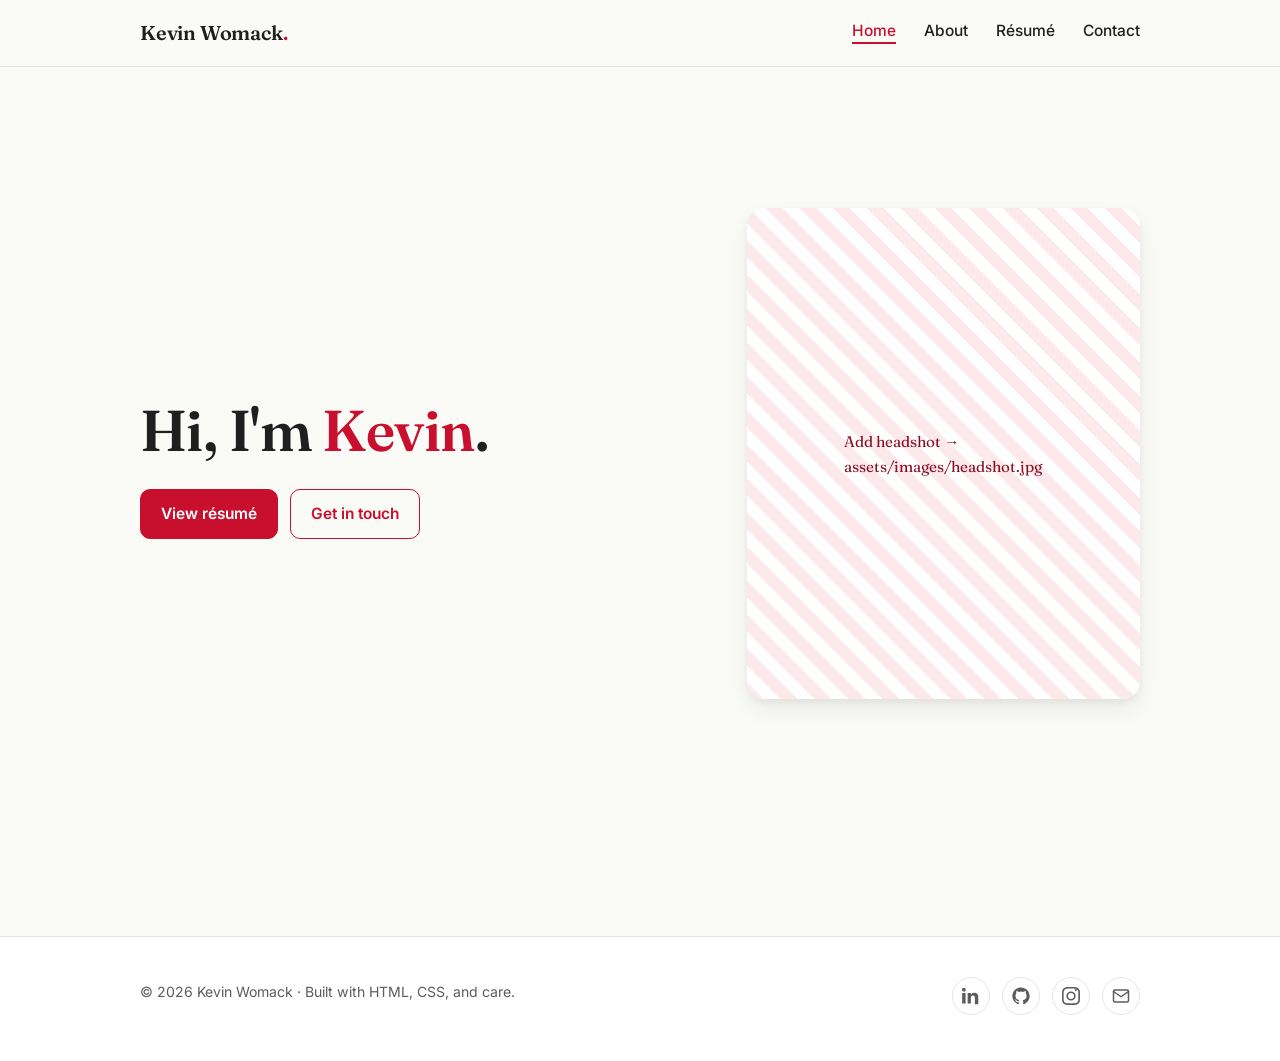
==== index.html @ 79be718e "Scaffold initial site: Home, About, Résumé, Contact, 404 Plain HTML/CSS/JS for kevinmwomack.github.i" ====
<!DOCTYPE html>
<html lang="en">
<head>
  <meta charset="UTF-8" />
  <meta name="viewport" content="width=device-width, initial-scale=1" />
  <title>Kevin Womack</title>
  <meta name="description" content="<!-- TODO: short site-wide description for search engines and link previews -->" />

  <!-- Open Graph / social previews -->
  <meta property="og:title" content="Kevin Womack" />
  <meta property="og:description" content="<!-- TODO: same description as above -->" />
  <meta property="og:type" content="website" />
  <meta property="og:url" content="https://kevinmwomack.github.io/" />
  <!-- <meta property="og:image" content="https://kevinmwomack.github.io/assets/images/og-card.png" /> -->

  <link rel="icon" href="assets/icons/favicon.svg" type="image/svg+xml" />
  <link rel="preconnect" href="https://fonts.googleapis.com" />
  <link rel="preconnect" href="https://fonts.gstatic.com" crossorigin />
  <link
    rel="stylesheet"
    href="https://fonts.googleapis.com/css2?family=Fraunces:opsz,wght@9..144,500;9..144,600&family=Inter:wght@400;500;600&display=swap"
  />
  <link rel="stylesheet" href="css/styles.css" />
</head>
<body>
  <a class="skip-link" href="#main">Skip to content</a>

  <!-- ========== Header / nav (shared across pages) ========== -->
  <header class="site-header">
    <div class="container nav">
      <a class="nav__brand" href="index.html">
        Kevin Womack<span class="dot">.</span>
      </a>

      <button
        class="nav__toggle"
        type="button"
        aria-label="Open menu"
        aria-controls="primary-nav"
        aria-expanded="false"
      >
        <svg viewBox="0 0 24 24" fill="none" stroke="currentColor" stroke-width="2"
             stroke-linecap="round" stroke-linejoin="round" aria-hidden="true">
          <line x1="3" y1="6" x2="21" y2="6"></line>
          <line x1="3" y1="12" x2="21" y2="12"></line>
          <line x1="3" y1="18" x2="21" y2="18"></line>
        </svg>
      </button>

      <ul class="nav__list" id="primary-nav">
        <li><a class="nav__link" href="index.html" aria-current="page">Home</a></li>
        <li><a class="nav__link" href="about.html">About</a></li>
        <li><a class="nav__link" href="resume.html">Résumé</a></li>
        <li><a class="nav__link" href="contact.html">Contact</a></li>
      </ul>
    </div>
  </header>

  <!-- ========== Main ========== -->
  <main id="main" class="container">

    <section class="hero" aria-labelledby="hero-heading">
      <div class="hero__content">
        <span class="eyebrow"><!-- TODO: short tagline, e.g. "Khan Academy · Educator" --></span>
        <h1 id="hero-heading" class="hero__headline">
          <!-- TODO: replace with your one-line headline. Wrap one or two
               key words in <span class="accent"> to highlight in red. -->
          Hi, I'm <span class="accent">Kevin</span>.
        </h1>
        <p class="hero__intro">
          <!-- TODO: 2-3 sentence intro paragraph. Conversational tone —
               who you are, what you do, and what brings you here. -->
        </p>

        <div class="hero__cta">
          <a class="btn" href="resume.html">View résumé</a>
          <a class="btn btn--ghost" href="contact.html">Get in touch</a>
        </div>
      </div>

      <div class="hero__media">
        <!-- TODO: drop a headshot at assets/images/headshot.jpg and
             swap the <div> below for an <img> tag, e.g.
             <img class="hero__photo" src="assets/images/headshot.jpg"
                  alt="Portrait of Kevin Womack" />
        -->
        <div class="hero__photo" data-placeholder aria-hidden="true">
          Add headshot →<br />assets/images/headshot.jpg
        </div>
      </div>
    </section>

  </main>

  <!-- ========== Footer (shared across pages) ========== -->
  <footer class="site-footer">
    <div class="container footer-inner">
      <p class="footer-meta">
        © <span id="year">2026</span> Kevin Womack ·
        Built with HTML, CSS, and care.
      </p>

      <ul class="social-list" aria-label="Social links">
        <li>
          <a href="https://www.linkedin.com/in/<!-- TODO: linkedin username -->/"
             aria-label="LinkedIn" target="_blank" rel="noopener">
            <svg viewBox="0 0 24 24" fill="currentColor" aria-hidden="true">
              <path d="M4.98 3.5C4.98 4.88 3.87 6 2.5 6S0 4.88 0 3.5 1.12 1 2.5 1s2.48 1.12 2.48 2.5zM.22 8h4.56v14H.22V8zM7.5 8h4.37v1.92h.06c.61-1.15 2.1-2.36 4.32-2.36 4.62 0 5.47 3.04 5.47 7v8.44h-4.56v-7.49c0-1.79-.03-4.09-2.49-4.09-2.49 0-2.87 1.95-2.87 3.96V22H7.5V8z"/>
            </svg>
          </a>
        </li>
        <li>
          <a href="https://github.com/kevinmwomack"
             aria-label="GitHub" target="_blank" rel="noopener">
            <svg viewBox="0 0 24 24" fill="currentColor" aria-hidden="true">
              <path d="M12 .5C5.65.5.5 5.65.5 12c0 5.08 3.29 9.39 7.86 10.91.58.11.79-.25.79-.56v-2c-3.2.7-3.87-1.36-3.87-1.36-.52-1.32-1.27-1.67-1.27-1.67-1.04-.71.08-.7.08-.7 1.15.08 1.76 1.18 1.76 1.18 1.02 1.76 2.69 1.25 3.34.96.1-.74.4-1.25.72-1.54-2.55-.29-5.24-1.28-5.24-5.7 0-1.26.45-2.29 1.18-3.1-.12-.29-.51-1.46.11-3.05 0 0 .97-.31 3.18 1.18a11 11 0 015.79 0c2.21-1.49 3.18-1.18 3.18-1.18.62 1.59.23 2.76.11 3.05.74.81 1.18 1.84 1.18 3.1 0 4.43-2.69 5.41-5.25 5.69.41.36.78 1.06.78 2.14v3.17c0 .31.21.68.8.56C20.21 21.39 23.5 17.07 23.5 12 23.5 5.65 18.35.5 12 .5z"/>
            </svg>
          </a>
        </li>
        <li>
          <a href="https://www.instagram.com/kevinmwomack/"
             aria-label="Instagram" target="_blank" rel="noopener">
            <svg viewBox="0 0 24 24" fill="currentColor" aria-hidden="true">
              <path d="M12 2.16c3.2 0 3.58.01 4.85.07 1.17.05 1.8.25 2.23.41.56.22.96.48 1.38.9.42.42.68.82.9 1.38.16.42.36 1.06.41 2.23.06 1.27.07 1.65.07 4.85s-.01 3.58-.07 4.85c-.05 1.17-.25 1.8-.41 2.23-.22.56-.48.96-.9 1.38-.42.42-.82.68-1.38.9-.42.16-1.06.36-2.23.41-1.27.06-1.65.07-4.85.07s-3.58-.01-4.85-.07c-1.17-.05-1.8-.25-2.23-.41a3.7 3.7 0 01-1.38-.9 3.7 3.7 0 01-.9-1.38c-.16-.42-.36-1.06-.41-2.23C2.17 15.58 2.16 15.2 2.16 12s.01-3.58.07-4.85c.05-1.17.25-1.8.41-2.23.22-.56.48-.96.9-1.38.42-.42.82-.68 1.38-.9.42-.16 1.06-.36 2.23-.41C8.42 2.17 8.8 2.16 12 2.16zM12 0C8.74 0 8.33.01 7.05.07 5.78.13 4.9.34 4.14.63a5.86 5.86 0 00-2.13 1.38A5.86 5.86 0 00.63 4.14C.34 4.9.13 5.78.07 7.05.01 8.33 0 8.74 0 12c0 3.26.01 3.67.07 4.95.06 1.27.27 2.15.56 2.91.3.79.7 1.46 1.38 2.13.67.68 1.34 1.08 2.13 1.38.76.29 1.64.5 2.91.56C8.33 23.99 8.74 24 12 24s3.67-.01 4.95-.07c1.27-.06 2.15-.27 2.91-.56.79-.3 1.46-.7 2.13-1.38.68-.67 1.08-1.34 1.38-2.13.29-.76.5-1.64.56-2.91.06-1.28.07-1.69.07-4.95s-.01-3.67-.07-4.95c-.06-1.27-.27-2.15-.56-2.91a5.86 5.86 0 00-1.38-2.13A5.86 5.86 0 0019.86.63C19.1.34 18.22.13 16.95.07 15.67.01 15.26 0 12 0zm0 5.84a6.16 6.16 0 100 12.32 6.16 6.16 0 000-12.32zm0 10.16a4 4 0 110-8 4 4 0 010 8zm6.41-10.41a1.44 1.44 0 100-2.88 1.44 1.44 0 000 2.88z"/>
            </svg>
          </a>
        </li>
        <li>
          <a href="mailto:kevinwomack@outlook.com" aria-label="Email">
            <svg viewBox="0 0 24 24" fill="none" stroke="currentColor"
                 stroke-width="2" stroke-linecap="round" stroke-linejoin="round"
                 aria-hidden="true">
              <rect x="2" y="4" width="20" height="16" rx="2"></rect>
              <path d="M22 6 12 13 2 6"></path>
            </svg>
          </a>
        </li>
      </ul>
    </div>
  </footer>

  <script src="js/main.js" defer></script>
</body>
</html>
---- css/styles.css ----
/* =========================================================
   kevinmwomack.github.io — shared stylesheet
   Single stylesheet for every page. Warm & personable
   professional look with a red accent system.
   ========================================================= */


/* ---------- 1. Design tokens ---------- */

:root {
  /* Brand red — primary accent */
  --color-red:        #C8102E;
  --color-red-dark:   #8B0F22;
  --color-red-soft:   #FBE9EC;

  /* Neutrals */
  --color-bg:         #FAFAF7;   /* warm off-white */
  --color-surface:    #FFFFFF;
  --color-text:       #1F1F1F;
  --color-text-muted: #5C5C5C;
  --color-border:     #E5E5E0;

  /* Type */
  --font-serif:  "Fraunces", Georgia, "Times New Roman", serif;
  --font-sans:   "Inter", system-ui, -apple-system, "Segoe UI", Roboto,
                 "Helvetica Neue", Arial, sans-serif;

  /* Layout */
  --max-width:        1080px;
  --gutter:           clamp(1rem, 4vw, 2.5rem);
  --section-spacing:  clamp(3rem, 8vw, 6rem);
  --radius:           10px;
  --radius-lg:        18px;

  /* Effects */
  --shadow-sm:  0 1px 2px rgba(0,0,0,0.04), 0 1px 3px rgba(0,0,0,0.06);
  --shadow-md:  0 4px 8px rgba(0,0,0,0.05), 0 12px 24px rgba(0,0,0,0.06);
  --transition: 180ms ease;
}


/* ---------- 2. Reset / base ---------- */

*, *::before, *::after { box-sizing: border-box; }

html { scroll-behavior: smooth; }

body {
  margin: 0;
  font-family: var(--font-sans);
  font-size: 1.0625rem;     /* 17px */
  line-height: 1.65;
  color: var(--color-text);
  background: var(--color-bg);
  -webkit-font-smoothing: antialiased;
  text-rendering: optimizeLegibility;
}

img, svg { max-width: 100%; height: auto; display: block; }

a {
  color: var(--color-red);
  text-decoration: none;
  border-bottom: 1px solid transparent;
  transition: color var(--transition), border-color var(--transition);
}
a:hover, a:focus-visible {
  color: var(--color-red-dark);
  border-bottom-color: currentColor;
}

:focus-visible {
  outline: 2px solid var(--color-red);
  outline-offset: 3px;
  border-radius: 2px;
}

h1, h2, h3, h4 {
  font-family: var(--font-serif);
  font-weight: 600;
  line-height: 1.2;
  letter-spacing: -0.01em;
  margin: 0 0 0.6em;
}
h1 { font-size: clamp(2.25rem, 5vw, 3.25rem); }
h2 { font-size: clamp(1.6rem, 3vw, 2.1rem); }
h3 { font-size: 1.25rem; font-family: var(--font-sans); font-weight: 600; }

p { margin: 0 0 1.1em; }
ul, ol { padding-left: 1.25rem; }
li { margin-bottom: 0.35em; }

hr {
  border: 0;
  border-top: 1px solid var(--color-border);
  margin: var(--section-spacing) 0;
}

.eyebrow {
  display: inline-block;
  font-size: 0.78rem;
  font-weight: 600;
  letter-spacing: 0.12em;
  text-transform: uppercase;
  color: var(--color-red);
  margin-bottom: 0.75rem;
}


/* ---------- 3. Layout primitives ---------- */

.container {
  width: 100%;
  max-width: var(--max-width);
  margin-inline: auto;
  padding-inline: var(--gutter);
}

main { padding-block: clamp(2.5rem, 6vw, 5rem); }

section + section { margin-top: var(--section-spacing); }

.skip-link {
  position: absolute;
  left: -9999px;
  top: 0;
  background: var(--color-red);
  color: #fff;
  padding: 0.6rem 1rem;
  z-index: 100;
}
.skip-link:focus { left: 1rem; top: 1rem; }


/* ---------- 4. Header / nav ---------- */

.site-header {
  position: sticky;
  top: 0;
  z-index: 50;
  background: rgba(250, 250, 247, 0.85);
  backdrop-filter: saturate(140%) blur(10px);
  border-bottom: 1px solid var(--color-border);
}

.nav {
  display: flex;
  align-items: center;
  justify-content: space-between;
  gap: 1rem;
  padding-block: 1rem;
}

.nav__brand {
  font-family: var(--font-serif);
  font-size: 1.25rem;
  font-weight: 600;
  color: var(--color-text);
  border-bottom: none;
  letter-spacing: -0.01em;
}
.nav__brand:hover { color: var(--color-red); }
.nav__brand .dot { color: var(--color-red); }

.nav__toggle {
  display: none;
  background: none;
  border: 0;
  padding: 0.5rem;
  cursor: pointer;
  color: var(--color-text);
}
.nav__toggle svg { width: 28px; height: 28px; }

.nav__list {
  list-style: none;
  display: flex;
  gap: 1.75rem;
  margin: 0;
  padding: 0;
}

.nav__link {
  font-weight: 500;
  font-size: 0.97rem;
  color: var(--color-text);
  border-bottom: 2px solid transparent;
  padding-bottom: 2px;
}
.nav__link:hover,
.nav__link[aria-current="page"] {
  color: var(--color-red);
  border-bottom-color: var(--color-red);
}

@media (max-width: 720px) {
  .nav__toggle { display: inline-flex; }
  .nav__list {
    position: absolute;
    top: 100%;
    left: 0;
    right: 0;
    flex-direction: column;
    gap: 0;
    background: var(--color-surface);
    border-bottom: 1px solid var(--color-border);
    padding: 0.5rem 0;
    transform: translateY(-8px);
    opacity: 0;
    visibility: hidden;
    transition: transform var(--transition), opacity var(--transition),
                visibility var(--transition);
  }
  .nav__list.is-open {
    transform: translateY(0);
    opacity: 1;
    visibility: visible;
  }
  .nav__list li { width: 100%; }
  .nav__link {
    display: block;
    padding: 0.85rem var(--gutter);
    border-bottom: 1px solid var(--color-border);
  }
  .nav__link:last-child { border-bottom: 0; }
}


/* ---------- 5. Hero (Home page) ---------- */

.hero {
  display: grid;
  gap: clamp(2rem, 5vw, 3.5rem);
  grid-template-columns: 1fr;
  align-items: center;
  padding-block: clamp(2.5rem, 6vw, 4rem);
}

@media (min-width: 760px) {
  .hero { grid-template-columns: 1.4fr 1fr; }
  .hero__media { order: 2; }
}

.hero__headline {
  font-size: clamp(2.4rem, 5.5vw, 3.6rem);
  margin-bottom: 1rem;
}
.hero__headline .accent { color: var(--color-red); }

.hero__intro {
  font-size: 1.15rem;
  color: var(--color-text-muted);
  max-width: 56ch;
}

.hero__cta {
  display: flex;
  flex-wrap: wrap;
  gap: 0.75rem;
  margin-top: 1.5rem;
}

.hero__photo {
  border-radius: var(--radius-lg);
  aspect-ratio: 4 / 5;
  object-fit: cover;
  box-shadow: var(--shadow-md);
  background: var(--color-red-soft);
}

/* placeholder pattern when no image yet */
.hero__photo[data-placeholder] {
  display: grid;
  place-items: center;
  font-family: var(--font-serif);
  color: var(--color-red-dark);
  font-size: 0.95rem;
  background:
    repeating-linear-gradient(
      45deg,
      var(--color-red-soft) 0 12px,
      #fff 12px 24px
    );
}


/* ---------- 6. Buttons ---------- */

.btn {
  display: inline-flex;
  align-items: center;
  gap: 0.5rem;
  padding: 0.7rem 1.25rem;
  border-radius: var(--radius);
  font-weight: 600;
  font-size: 0.97rem;
  border: 1.5px solid var(--color-red);
  background: var(--color-red);
  color: #fff;
  cursor: pointer;
  transition: background var(--transition), color var(--transition),
              transform var(--transition);
}
.btn:hover, .btn:focus-visible {
  background: var(--color-red-dark);
  border-color: var(--color-red-dark);
  color: #fff;
  transform: translateY(-1px);
}

.btn--ghost {
  background: transparent;
  color: var(--color-red);
}
.btn--ghost:hover, .btn--ghost:focus-visible {
  background: var(--color-red);
  color: #fff;
}


/* ---------- 7. Page header (interior pages) ---------- */

.page-header {
  padding-block: clamp(2rem, 5vw, 3.5rem) clamp(1.25rem, 3vw, 2rem);
  border-bottom: 1px solid var(--color-border);
}
.page-header h1 { margin-bottom: 0.4rem; }
.page-header p {
  color: var(--color-text-muted);
  max-width: 60ch;
  margin: 0;
}


/* ---------- 8. About page ---------- */

.about-grid {
  display: grid;
  gap: clamp(2rem, 5vw, 3rem);
  grid-template-columns: 1fr;
}
@media (min-width: 760px) {
  .about-grid { grid-template-columns: 1fr 2fr; align-items: start; }
}

.about-aside {
  position: sticky;
  top: 6rem;
  background: var(--color-surface);
  border: 1px solid var(--color-border);
  border-radius: var(--radius);
  padding: 1.5rem;
}
.about-aside h3 {
  margin-top: 0;
  font-size: 0.85rem;
  text-transform: uppercase;
  letter-spacing: 0.1em;
  color: var(--color-red);
}
.about-aside ul {
  list-style: none;
  padding: 0;
  margin: 0;
}
.about-aside li {
  padding: 0.4rem 0;
  border-bottom: 1px solid var(--color-border);
  font-size: 0.95rem;
}
.about-aside li:last-child { border-bottom: 0; }


/* ---------- 9. Résumé page ---------- */

.resume-actions {
  display: flex;
  flex-wrap: wrap;
  gap: 0.75rem;
  margin-top: 1.25rem;
}

.resume-section {
  margin-top: var(--section-spacing);
}

.resume-entry {
  display: grid;
  gap: 0.35rem 1.5rem;
  padding: 1.4rem 0;
  border-top: 1px solid var(--color-border);
}
.resume-entry:first-of-type { border-top: 0; padding-top: 0; }

@media (min-width: 720px) {
  .resume-entry {
    grid-template-columns: 9rem 1fr;
  }
}

.resume-entry__when {
  color: var(--color-text-muted);
  font-size: 0.92rem;
  font-variant-numeric: tabular-nums;
  padding-top: 0.15rem;
}
.resume-entry__title {
  font-family: var(--font-serif);
  font-weight: 600;
  font-size: 1.15rem;
  margin: 0 0 0.15rem;
}
.resume-entry__org {
  color: var(--color-red);
  font-weight: 500;
  font-size: 0.95rem;
  margin: 0 0 0.5rem;
}
.resume-entry__body { margin: 0; color: var(--color-text-muted); }
.resume-entry__body ul { margin: 0.4rem 0 0; padding-left: 1.1rem; }
.resume-entry__body li { color: var(--color-text-muted); }

.skill-cloud {
  display: flex;
  flex-wrap: wrap;
  gap: 0.5rem;
  list-style: none;
  padding: 0;
  margin: 0;
}
.skill-cloud li {
  background: var(--color-red-soft);
  color: var(--color-red-dark);
  border-radius: 999px;
  padding: 0.35rem 0.85rem;
  font-size: 0.88rem;
  font-weight: 500;
  margin: 0;
}


/* ---------- 10. Contact page ---------- */

.contact-grid {
  display: grid;
  gap: 1rem;
  grid-template-columns: 1fr;
  margin-top: 2rem;
}
@media (min-width: 600px) { .contact-grid { grid-template-columns: 1fr 1fr; } }

.contact-card {
  display: flex;
  align-items: center;
  gap: 1rem;
  padding: 1.25rem 1.4rem;
  background: var(--color-surface);
  border: 1px solid var(--color-border);
  border-radius: var(--radius);
  border-bottom: none;
  color: var(--color-text);
  transition: border-color var(--transition), transform var(--transition),
              box-shadow var(--transition);
}
.contact-card:hover, .contact-card:focus-visible {
  border-color: var(--color-red);
  transform: translateY(-2px);
  box-shadow: var(--shadow-sm);
  color: var(--color-text);
}
.contact-card__icon {
  width: 38px; height: 38px;
  display: grid; place-items: center;
  background: var(--color-red-soft);
  color: var(--color-red);
  border-radius: 50%;
  flex-shrink: 0;
}
.contact-card__icon svg { width: 20px; height: 20px; }
.contact-card__label {
  font-size: 0.78rem;
  text-transform: uppercase;
  letter-spacing: 0.08em;
  color: var(--color-text-muted);
  margin-bottom: 2px;
}
.contact-card__value { font-weight: 600; }


/* ---------- 11. Footer ---------- */

.site-footer {
  margin-top: var(--section-spacing);
  padding-block: 2.5rem;
  border-top: 1px solid var(--color-border);
  background: var(--color-surface);
}

.footer-inner {
  display: flex;
  flex-direction: column;
  gap: 1rem;
  align-items: center;
  text-align: center;
}
@media (min-width: 600px) {
  .footer-inner {
    flex-direction: row;
    justify-content: space-between;
    text-align: left;
  }
}

.footer-meta {
  font-size: 0.88rem;
  color: var(--color-text-muted);
}

.social-list {
  list-style: none;
  display: flex;
  gap: 0.75rem;
  padding: 0; margin: 0;
}
.social-list a {
  display: grid;
  place-items: center;
  width: 38px; height: 38px;
  border-radius: 50%;
  background: transparent;
  color: var(--color-text-muted);
  border: 1px solid var(--color-border);
  transition: color var(--transition), background var(--transition),
              border-color var(--transition);
}
.social-list a:hover, .social-list a:focus-visible {
  color: #fff;
  background: var(--color-red);
  border-color: var(--color-red);
}
.social-list svg { width: 18px; height: 18px; }


/* ---------- 12. 404 page ---------- */

.notfound {
  text-align: center;
  padding-block: clamp(3rem, 10vw, 6rem);
}
.notfound__code {
  font-family: var(--font-serif);
  font-size: clamp(5rem, 16vw, 9rem);
  color: var(--color-red);
  margin: 0;
  line-height: 1;
}
.notfound__msg { font-size: 1.15rem; color: var(--color-text-muted); }


/* ---------- 13. Utility ---------- */

.text-muted { color: var(--color-text-muted); }
.center      { text-align: center; }
.sr-only {
  position: absolute;
  width: 1px; height: 1px;
  padding: 0; margin: -1px;
  overflow: hidden;
  clip: rect(0, 0, 0, 0);
  white-space: nowrap;
  border: 0;
}

@media (prefers-reduced-motion: reduce) {
  *, *::before, *::after {
    transition: none !important;
    animation: none !important;
    scroll-behavior: auto !important;
  }
}
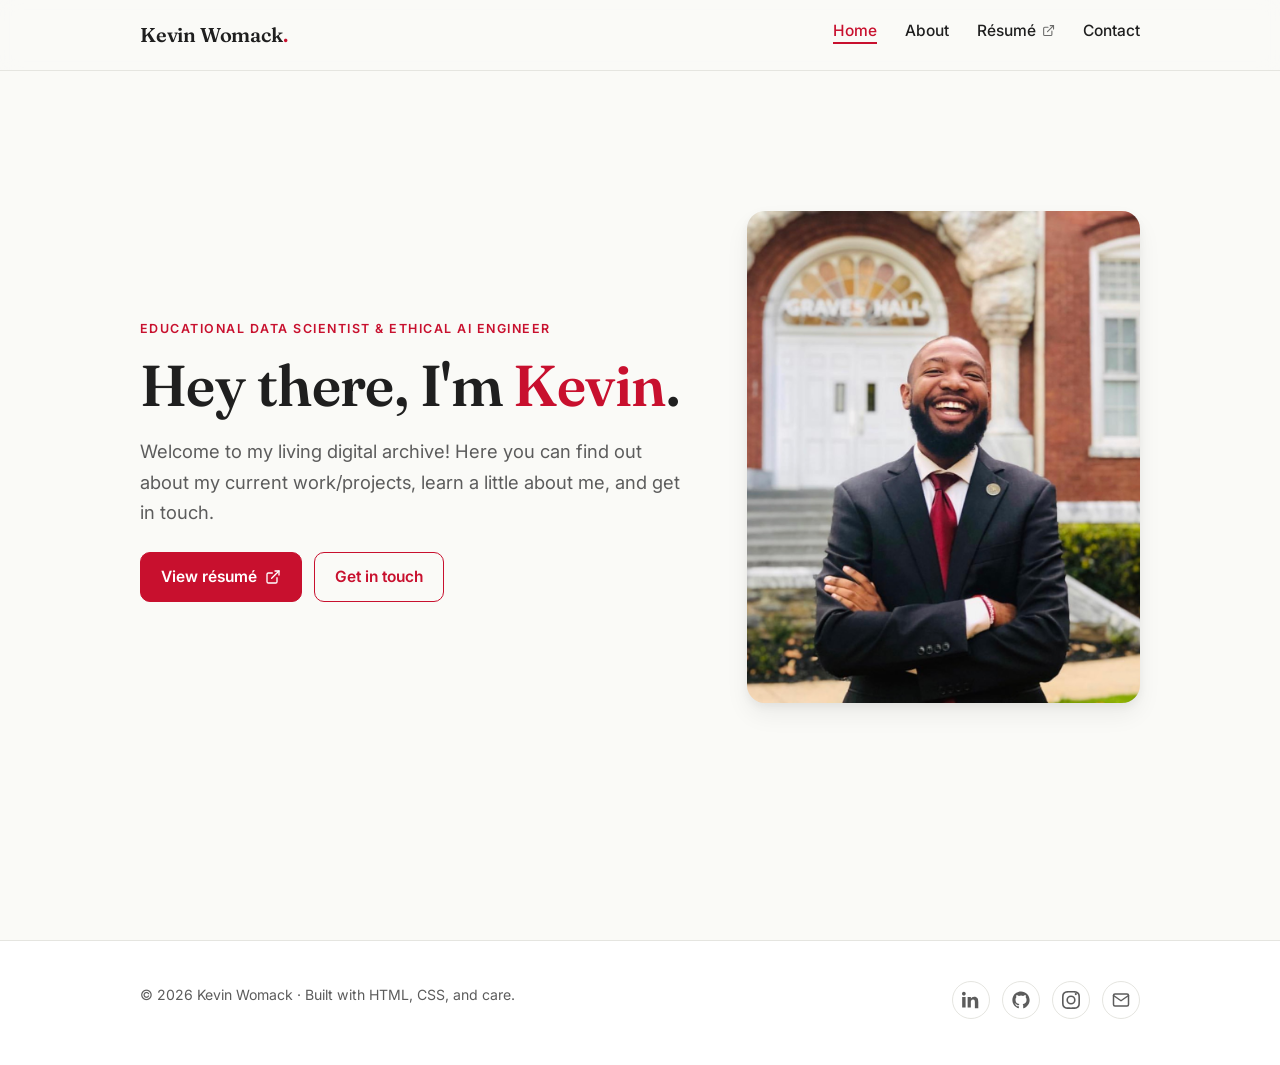
==== commit 80710b67: "Ship initial content; switch résumé to Google Drive link Captures the first wave of real content plu" ====
--- a/index.html
+++ b/index.html
@@ -4,11 +4,11 @@
   <meta charset="UTF-8" />
   <meta name="viewport" content="width=device-width, initial-scale=1" />
   <title>Kevin Womack</title>
-  <meta name="description" content="<!-- TODO: short site-wide description for search engines and link previews -->" />
+  <meta name="description" content="Kevin Womack — AI Engineer at Khan Academy and educational data scientist building technology that helps people and communities learn and grow." />
 
   <!-- Open Graph / social previews -->
   <meta property="og:title" content="Kevin Womack" />
-  <meta property="og:description" content="<!-- TODO: same description as above -->" />
+  <meta property="og:description" content="Kevin Womack — AI Engineer at Khan Academy and educational data scientist building technology that helps people and communities learn and grow." />
   <meta property="og:type" content="website" />
   <meta property="og:url" content="https://kevinmwomack.github.io/" />
   <!-- <meta property="og:image" content="https://kevinmwomack.github.io/assets/images/og-card.png" /> -->
@@ -50,7 +50,21 @@
       <ul class="nav__list" id="primary-nav">
         <li><a class="nav__link" href="index.html" aria-current="page">Home</a></li>
         <li><a class="nav__link" href="about.html">About</a></li>
-        <li><a class="nav__link" href="resume.html">Résumé</a></li>
+        <li>
+          <!-- TODO: replace href with your real Drive share URL -->
+          <a class="nav__link" href="https://docs.google.com/document/d/1sYAlOObtr9FUxZ9qVSSgNuxmpCNK3eEFx9vkXBLJZCw/export?format=pdf"
+             target="_blank" rel="noopener">
+            Résumé
+            <svg viewBox="0 0 24 24" fill="none" stroke="currentColor"
+                 stroke-width="2" stroke-linecap="round" stroke-linejoin="round"
+                 aria-hidden="true">
+              <path d="M18 13v6a2 2 0 0 1-2 2H5a2 2 0 0 1-2-2V8a2 2 0 0 1 2-2h6"></path>
+              <polyline points="15 3 21 3 21 9"></polyline>
+              <line x1="10" y1="14" x2="21" y2="3"></line>
+            </svg>
+            <span class="sr-only">(opens in a new tab)</span>
+          </a>
+        </li>
         <li><a class="nav__link" href="contact.html">Contact</a></li>
       </ul>
     </div>
@@ -61,32 +75,38 @@
 
     <section class="hero" aria-labelledby="hero-heading">
       <div class="hero__content">
-        <span class="eyebrow"><!-- TODO: short tagline, e.g. "Khan Academy · Educator" --></span>
+        <span class="eyebrow">Educational Data Scientist & Ethical AI Engineer</span>
         <h1 id="hero-heading" class="hero__headline">
           <!-- TODO: replace with your one-line headline. Wrap one or two
                key words in <span class="accent"> to highlight in red. -->
-          Hi, I'm <span class="accent">Kevin</span>.
+          Hey there, I'm <span class="accent">Kevin</span>.
         </h1>
         <p class="hero__intro">
-          <!-- TODO: 2-3 sentence intro paragraph. Conversational tone —
-               who you are, what you do, and what brings you here. -->
+          Welcome to my living digital archive! Here you can find out about my current work/projects, learn a little about me, and get in touch.
         </p>
 
         <div class="hero__cta">
-          <a class="btn" href="resume.html">View résumé</a>
+          <!-- TODO: replace href with your real Drive share URL -->
+          <a class="btn"
+             href="https://docs.google.com/document/d/1sYAlOObtr9FUxZ9qVSSgNuxmpCNK3eEFx9vkXBLJZCw/export?format=pdf"
+             target="_blank" rel="noopener">
+            View résumé
+            <svg viewBox="0 0 24 24" width="16" height="16" fill="none"
+                 stroke="currentColor" stroke-width="2" stroke-linecap="round"
+                 stroke-linejoin="round" aria-hidden="true">
+              <path d="M18 13v6a2 2 0 0 1-2 2H5a2 2 0 0 1-2-2V8a2 2 0 0 1 2-2h6"></path>
+              <polyline points="15 3 21 3 21 9"></polyline>
+              <line x1="10" y1="14" x2="21" y2="3"></line>
+            </svg>
+            <span class="sr-only">(opens in a new tab)</span>
+          </a>
           <a class="btn btn--ghost" href="contact.html">Get in touch</a>
         </div>
       </div>
 
       <div class="hero__media">
-        <!-- TODO: drop a headshot at assets/images/headshot.jpg and
-             swap the <div> below for an <img> tag, e.g.
-             <img class="hero__photo" src="assets/images/headshot.jpg"
+        <img class="hero__photo" src="assets/images/headshot.jpeg"
                   alt="Portrait of Kevin Womack" />
-        -->
-        <div class="hero__photo" data-placeholder aria-hidden="true">
-          Add headshot →<br />assets/images/headshot.jpg
-        </div>
       </div>
     </section>
 
@@ -102,7 +122,7 @@
 
       <ul class="social-list" aria-label="Social links">
         <li>
-          <a href="https://www.linkedin.com/in/<!-- TODO: linkedin username -->/"
+          <a href="https://www.linkedin.com/in/kevin-womack/"
              aria-label="LinkedIn" target="_blank" rel="noopener">
             <svg viewBox="0 0 24 24" fill="currentColor" aria-hidden="true">
               <path d="M4.98 3.5C4.98 4.88 3.87 6 2.5 6S0 4.88 0 3.5 1.12 1 2.5 1s2.48 1.12 2.48 2.5zM.22 8h4.56v14H.22V8zM7.5 8h4.37v1.92h.06c.61-1.15 2.1-2.36 4.32-2.36 4.62 0 5.47 3.04 5.47 7v8.44h-4.56v-7.49c0-1.79-.03-4.09-2.49-4.09-2.49 0-2.87 1.95-2.87 3.96V22H7.5V8z"/>
--- a/css/styles.css
+++ b/css/styles.css
@@ -191,6 +191,22 @@
 .nav__link[aria-current="page"] {
   color: var(--color-red);
   border-bottom-color: var(--color-red);
+}
+
+/* External nav link (e.g. résumé hosted on Google Drive) */
+.nav__link[target="_blank"] {
+  display: inline-flex;
+  align-items: center;
+  gap: 0.35em;
+}
+.nav__link[target="_blank"] svg {
+  width: 0.85em;
+  height: 0.85em;
+  opacity: 0.65;
+  transition: opacity var(--transition);
+}
+.nav__link[target="_blank"]:hover svg {
+  opacity: 1;
 }
 
 @media (max-width: 720px) {
